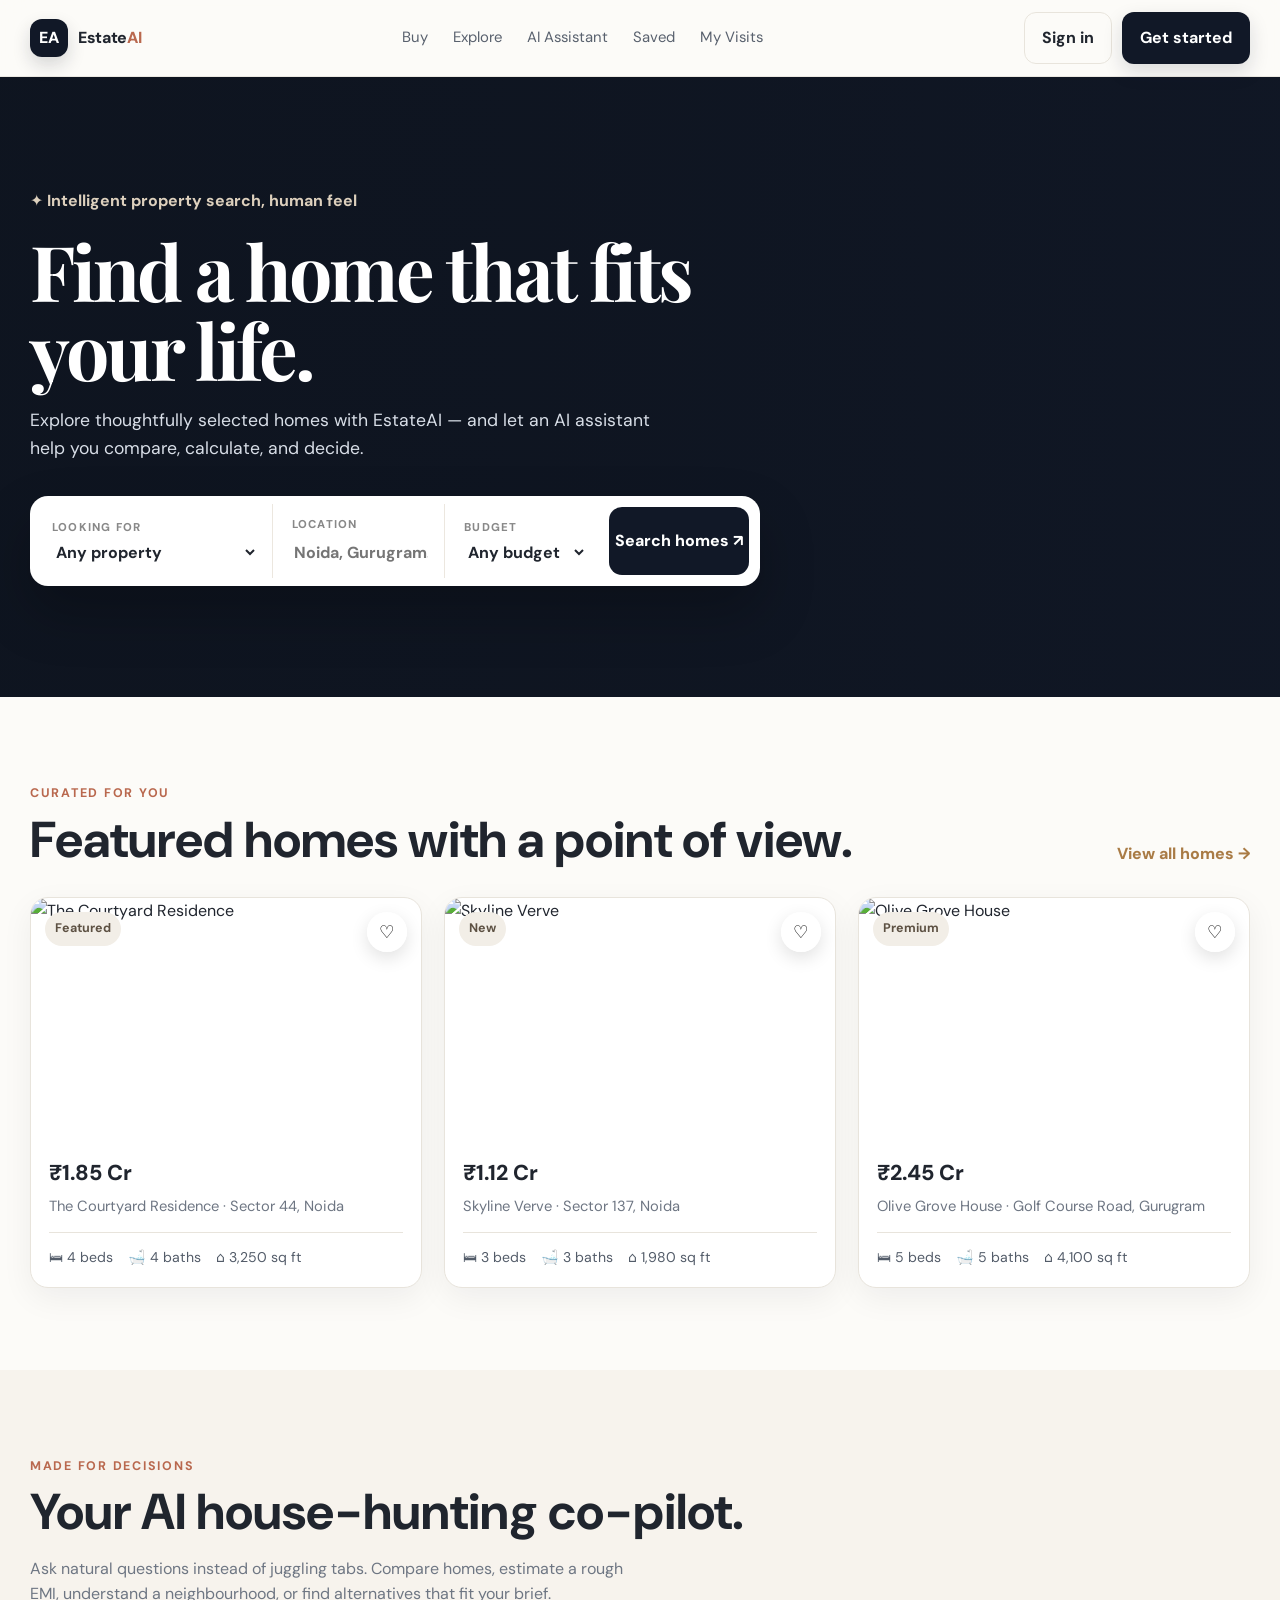
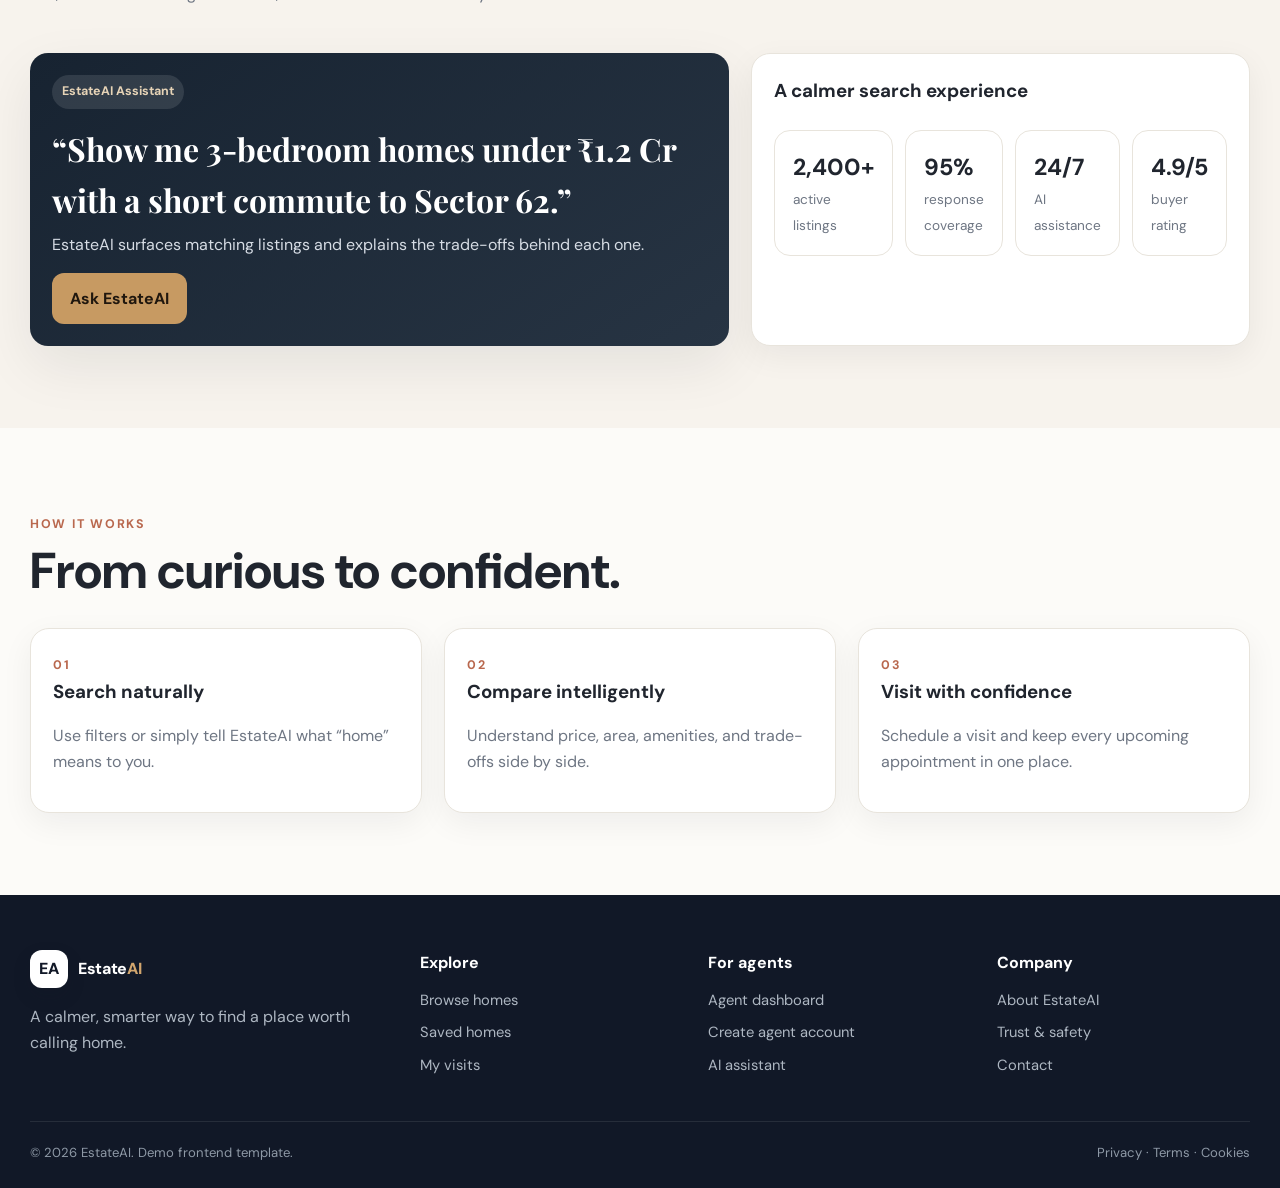
==== frontend/index.html @ c575207b "add frontend template files" ====
<!doctype html>
<html lang="en">
  <head>
    <meta charset="utf-8" />
    <meta name="viewport" content="width=device-width,initial-scale=1" />
    <title>EstateAI — Find a place you’ll love</title>
    <link rel="stylesheet" href="style.css" />
  </head>
  <body>
    <header class="navbar">
      <div class="container nav-inner">
        <a class="brand" href="index.html"
          ><span class="brand-mark">EA</span
          ><span>Estate<span style="color: #b9684e">AI</span></span></a
        >
        <nav class="nav-links">
          <a href="properties.html">Buy</a><a href="properties.html">Explore</a
          ><a href="chat.html">AI Assistant</a>
          <a href="saved-properties.html">Saved</a
          ><a href="my-visits.html">My Visits</a>
        </nav>
        <div class="nav-actions">
          <a class="btn btn-outline" href="login.html">Sign in</a>
          <a class="btn btn-dark" href="register.html">Get started</a>
          <button class="menu-toggle" aria-label="Menu">☰</button>
        </div>
      </div>
    </header>

    <main>
      <section class="hero">
        <div class="container">
          <div class="hero-content">
            <div class="hero-kicker">
              ✦ Intelligent property search, human feel
            </div>
            <h1>Find a home that fits your life.</h1>
            <p>
              Explore thoughtfully selected homes with EstateAI — and let an AI
              assistant help you compare, calculate, and decide.
            </p>
            <form class="search-shell" action="properties.html">
              <div class="search-field">
                <label>Looking for</label
                ><select name="type">
                  <option>Any property</option>
                  <option>Apartment</option>
                  <option>Villa</option>
                  <option>Independent House</option>
                </select>
              </div>
              <div class="search-field">
                <label>Location</label
                ><input name="location" placeholder="Noida, Gurugram..." />
              </div>
              <div class="search-field">
                <label>Budget</label
                ><select name="budget">
                  <option>Any budget</option>
                  <option>Under ₹1 Cr</option>
                  <option>₹1–2 Cr</option>
                  <option>₹2–5 Cr</option>
                </select>
              </div>
              <button class="search-submit">Search homes ↗</button>
            </form>
          </div>
        </div>
      </section>

      <section class="section">
        <div class="container">
          <div class="section-head">
            <div>
              <span class="eyebrow">Curated for you</span>
              <h2>Featured homes with a point of view.</h2>
            </div>
            <a class="link-more" href="properties.html">View all homes →</a>
          </div>
          <div class="property-grid" data-featured></div>
        </div>
      </section>

      <section class="section alt">
        <div class="container">
          <div class="section-head">
            <div>
              <span class="eyebrow">Made for decisions</span>
              <h2>Your AI house-hunting co-pilot.</h2>
              <p class="section-intro">
                Ask natural questions instead of juggling tabs. Compare homes,
                estimate a rough EMI, understand a neighbourhood, or find
                alternatives that fit your brief.
              </p>
            </div>
          </div>
          <div class="dashboard-grid">
            <div class="ai-callout">
              <span
                class="badge"
                style="background: rgba(255, 255, 255, 0.11); color: #e7d4b7"
                >EstateAI Assistant</span
              >
              <h3 class="serif" style="font-size: 2rem; margin: 14px 0 6px">
                “Show me 3-bedroom homes under ₹1.2 Cr with a short commute to
                Sector 62.”
              </h3>
              <p>
                EstateAI surfaces matching listings and explains the trade-offs
                behind each one.
              </p>
              <a class="btn btn-gold" href="chat.html">Ask EstateAI</a>
            </div>
            <div class="panel">
              <h3>A calmer search experience</h3>
              <div class="stats">
                <div class="stat">
                  <strong>2,400+</strong><span>active listings</span>
                </div>
                <div class="stat">
                  <strong>95%</strong><span>response coverage</span>
                </div>
                <div class="stat">
                  <strong>24/7</strong><span>AI assistance</span>
                </div>
                <div class="stat">
                  <strong>4.9/5</strong><span>buyer rating</span>
                </div>
              </div>
            </div>
          </div>
        </div>
      </section>
      <section class="section">
        <div class="container">
          <div class="section-head">
            <div>
              <span class="eyebrow">How it works</span>
              <h2>From curious to confident.</h2>
            </div>
          </div>
          <div class="property-grid">
            <div class="panel">
              <span class="eyebrow">01</span>
              <h3>Search naturally</h3>
              <p class="muted">
                Use filters or simply tell EstateAI what “home” means to you.
              </p>
            </div>
            <div class="panel">
              <span class="eyebrow">02</span>
              <h3>Compare intelligently</h3>
              <p class="muted">
                Understand price, area, amenities, and trade-offs side by side.
              </p>
            </div>
            <div class="panel">
              <span class="eyebrow">03</span>
              <h3>Visit with confidence</h3>
              <p class="muted">
                Schedule a visit and keep every upcoming appointment in one
                place.
              </p>
            </div>
          </div>
        </div>
      </section>
    </main>
    <footer class="footer">
      <div class="container">
        <div class="footer-grid">
          <div>
            <div class="brand">
              <span class="brand-mark" style="background: #fff; color: #111827"
                >EA</span
              ><span style="color: #fff"
                >Estate<span style="color: #d1a56d">AI</span></span
              >
            </div>
            <p style="max-width: 320px; color: #aeb7c2">
              A calmer, smarter way to find a place worth calling home.
            </p>
          </div>
          <div>
            <h4>Explore</h4>
            <a href="properties.html">Browse homes</a
            ><a href="saved-properties.html">Saved homes</a
            ><a href="my-visits.html">My visits</a>
          </div>
          <div>
            <h4>For agents</h4>
            <a href="agent-dashboard.html">Agent dashboard</a
            ><a href="register.html">Create agent account</a
            ><a href="chat.html">AI assistant</a>
          </div>
          <div>
            <h4>Company</h4>
            <a href="#">About EstateAI</a><a href="#">Trust & safety</a
            ><a href="#">Contact</a>
          </div>
        </div>
        <div class="footer-bottom">
          <span>© 2026 EstateAI. Demo frontend template.</span
          ><span>Privacy · Terms · Cookies</span>
        </div>
      </div>
    </footer>
    <script src="app.js"></script>
  </body>
</html>
---- frontend/style.css ----
@import url('https://fonts.googleapis.com/css2?family=DM+Sans:wght@400;500;600;700&family=Playfair+Display:wght@500;600;700&display=swap');

:root {
  --navy: #111827;
  --navy-2: #182231;
  --ink: #20252e;
  --muted: #6e7683;
  --cream: #f7f3ed;
  --paper: #ffffff;
  --line: #e8e4dc;
  --gold: #c79a62;
  --gold-dark: #a97b45;
  --terracotta: #b9684e;
  --sage: #71806f;
  --success: #4f7f61;
  --danger: #a84a4a;
  --shadow: 0 20px 55px rgba(18, 24, 37, .08);
  --shadow-soft: 0 10px 32px rgba(18, 24, 37, .06);
  --radius: 20px;
  --radius-sm: 12px;
  --max: 1220px;
}

* {
  box-sizing: border-box
}

html {
  scroll-behavior: smooth
}

body {
  margin: 0;
  color: var(--ink);
  background: #fcfbf8;
  font-family: "DM Sans", system-ui, sans-serif;
  line-height: 1.6;
}

a {
  color: inherit;
  text-decoration: none
}

button,
input,
select,
textarea {
  font: inherit
}

button {
  cursor: pointer
}

img {
  max-width: 100%;
  display: block
}

.container {
  width: min(var(--max), calc(100% - 40px));
  margin: auto
}

.serif {
  font-family: "Playfair Display", Georgia, serif
}

.muted {
  color: var(--muted)
}

.small {
  font-size: .88rem
}

.eyebrow {
  display: inline-flex;
  align-items: center;
  gap: 8px;
  color: var(--terracotta);
  font-size: .78rem;
  font-weight: 700;
  text-transform: uppercase;
  letter-spacing: .14em;
}

.badge {
  display: inline-flex;
  align-items: center;
  gap: 6px;
  padding: 7px 10px;
  border-radius: 999px;
  background: #f2eee7;
  color: #5d5143;
  font-size: .78rem;
  font-weight: 700;
}

.badge.success {
  background: #eaf2ec;
  color: var(--success)
}

.badge.pending {
  background: #f7eddd;
  color: #946d3b
}

.badge.confirmed {
  background: #e7f2ef;
  color: #356d60
}

.badge.completed {
  background: #edf0f2;
  color: #53606e
}

.badge.danger {
  background: #f8e9e7;
  color: var(--danger)
}

.navbar {
  position: sticky;
  top: 0;
  z-index: 40;
  background: rgba(252, 251, 248, .88);
  backdrop-filter: blur(18px);
  border-bottom: 1px solid rgba(232, 228, 220, .8);
}

.nav-inner {
  height: 76px;
  display: flex;
  align-items: center;
  justify-content: space-between;
  gap: 22px
}

.brand {
  display: flex;
  align-items: center;
  gap: 10px;
  font-weight: 800;
  letter-spacing: -.02em
}

.brand-mark {
  width: 38px;
  height: 38px;
  border-radius: 12px;
  background: var(--navy);
  color: #fff;
  display: grid;
  place-items: center;
  font-weight: 800;
  box-shadow: 0 8px 18px rgba(17, 24, 39, .16)
}

.nav-links {
  display: flex;
  align-items: center;
  gap: 25px;
  color: #59616e;
  font-size: .93rem
}

.nav-links a {
  transition: .2s
}

.nav-links a:hover,
.nav-links a.active {
  color: var(--navy)
}

.nav-actions {
  display: flex;
  align-items: center;
  gap: 10px
}

.menu-toggle {
  display: none;
  border: 0;
  background: transparent;
  font-size: 1.5rem;
  color: var(--navy)
}

.avatar {
  width: 38px;
  height: 38px;
  border-radius: 50%;
  display: grid;
  place-items: center;
  background: #dfc8aa;
  color: #5d4433;
  font-weight: 800;
  font-size: .85rem
}

.btn {
  display: inline-flex;
  align-items: center;
  justify-content: center;
  gap: 9px;
  padding: 12px 17px;
  border-radius: 12px;
  border: 1px solid transparent;
  font-weight: 700;
  transition: .2s;
}

.btn:hover {
  transform: translateY(-1px)
}

.btn-dark {
  background: var(--navy);
  color: #fff;
  box-shadow: 0 8px 20px rgba(17, 24, 39, .14)
}

.btn-dark:hover {
  background: #0d1420
}

.btn-gold {
  background: var(--gold);
  color: #20170e
}

.btn-outline {
  background: transparent;
  border-color: var(--line);
  color: var(--ink)
}

.btn-light {
  background: #fff;
  border-color: #eee9e0
}

.btn-block {
  width: 100%
}

.btn-icon {
  width: 42px;
  height: 42px;
  padding: 0;
  border-radius: 12px
}

.hero {
  position: relative;
  overflow: hidden;
  background: var(--navy);
  color: #fff;
  min-height: 620px;
  display: flex;
  align-items: center
}

.hero::before {
  content: "";
  position: absolute;
  inset: 0;
  background:
    linear-gradient(90deg, rgba(14, 20, 31, .90) 0%, rgba(14, 20, 31, .74) 43%, rgba(14, 20, 31, .28) 100%),
    url("https://images.unsplash.com/photo-1600607687939-ce8a6c25118c?auto=format&fit=crop&w=1800&q=85") center/cover;
}

.hero .container {
  position: relative;
  z-index: 1;
  padding: 88px 0
}

.hero-content {
  max-width: 730px
}

.hero h1 {
  font-size: clamp(2.9rem, 6vw, 5.6rem);
  line-height: 1.02;
  margin: 18px 0;
  font-family: "Playfair Display", Georgia, serif;
  letter-spacing: -.04em
}

.hero p {
  max-width: 620px;
  color: #d8dee7;
  font-size: 1.1rem
}

.hero-kicker {
  display: flex;
  align-items: center;
  gap: 10px;
  color: #ddd0bd;
  font-weight: 700
}

.search-shell {
  margin-top: 34px;
  padding: 8px;
  background: #fff;
  border-radius: 18px;
  display: grid;
  grid-template-columns: 1.4fr 1fr .9fr auto;
  gap: 5px;
  box-shadow: 0 26px 55px rgba(0, 0, 0, .24)
}

.search-field {
  display: flex;
  flex-direction: column;
  justify-content: center;
  padding: 12px 14px;
  border-right: 1px solid #ece7df
}

.search-field:last-of-type {
  border: 0
}

.search-field label {
  font-size: .71rem;
  text-transform: uppercase;
  letter-spacing: .11em;
  color: #888;
  font-weight: 800
}

.search-field select,
.search-field input {
  border: 0;
  outline: 0;
  background: transparent;
  color: var(--ink);
  margin-top: 4px;
  font-weight: 700;
  width: 100%
}

.search-submit {
  min-width: 118px;
  margin: 3px;
  background: var(--navy);
  color: #fff;
  border-radius: 13px;
  border: 0;
  font-weight: 800
}

.search-submit:hover {
  background: #1c2635
}

.section {
  padding: 82px 0
}

.section.alt {
  background: var(--cream)
}

.section-head {
  display: flex;
  justify-content: space-between;
  align-items: end;
  gap: 20px;
  margin-bottom: 30px
}

.section h2 {
  font-size: clamp(2rem, 4vw, 3.15rem);
  line-height: 1.08;
  margin: 8px 0 0
}

.section-intro {
  max-width: 600px;
  color: var(--muted)
}

.link-more {
  color: var(--gold-dark);
  font-weight: 800
}

.property-grid {
  display: grid;
  grid-template-columns: repeat(3, 1fr);
  gap: 22px
}

.property-card {
  background: var(--paper);
  border: 1px solid var(--line);
  border-radius: 18px;
  overflow: hidden;
  box-shadow: var(--shadow-soft);
  transition: .26s;
  position: relative
}

.property-card:hover {
  transform: translateY(-5px);
  box-shadow: var(--shadow)
}

.property-image {
  height: 240px;
  position: relative;
  overflow: hidden
}

.property-image img {
  width: 100%;
  height: 100%;
  object-fit: cover;
  transition: .45s
}

.property-card:hover .property-image img {
  transform: scale(1.035)
}

.heart {
  position: absolute;
  top: 14px;
  right: 14px;
  width: 40px;
  height: 40px;
  border: 0;
  border-radius: 50%;
  background: rgba(255, 255, 255, .92);
  display: grid;
  place-items: center;
  font-size: 1.1rem;
  z-index: 2;
  box-shadow: 0 6px 18px rgba(0, 0, 0, .12)
}

.heart.saved {
  color: #b64b4b
}

.property-tag {
  position: absolute;
  left: 14px;
  top: 14px
}

.property-body {
  padding: 18px
}

.price {
  font-size: 1.35rem;
  font-weight: 800
}

.location {
  color: var(--muted);
  font-size: .92rem;
  margin: 4px 0 14px;
  white-space: nowrap;
  overflow: hidden;
  text-overflow: ellipsis
}

.property-meta {
  display: flex;
  gap: 15px;
  color: #535c69;
  font-size: .88rem;
  padding-top: 13px;
  border-top: 1px solid var(--line)
}

.property-meta span {
  display: flex;
  align-items: center;
  gap: 5px
}

.stats {
  display: grid;
  grid-template-columns: repeat(4, 1fr);
  gap: 12px;
  margin-top: 24px
}

.stat {
  padding: 18px;
  border: 1px solid var(--line);
  border-radius: 16px;
  background: #fff
}

.stat strong {
  display: block;
  font-size: 1.45rem
}

.stat span {
  color: var(--muted);
  font-size: .85rem
}

.page-head {
  padding: 62px 0 25px
}

.page-head h1 {
  font-size: clamp(2.2rem, 4.2vw, 4rem);
  line-height: 1.04;
  margin: 8px 0
}

.page-shell {
  padding: 25px 0 75px
}

.auth-wrap {
  min-height: calc(100vh - 76px);
  display: grid;
  place-items: center;
  padding: 50px 20px;
  background: linear-gradient(180deg, #f6f1e9, #fcfbf8)
}

.auth-card {
  width: min(480px, 100%);
  background: #fff;
  border: 1px solid var(--line);
  border-radius: 24px;
  padding: 34px;
  box-shadow: var(--shadow)
}

.auth-card h1 {
  margin: 0;
  font-size: 2rem
}

.form-grid {
  display: grid;
  gap: 16px
}

.form-row {
  display: grid;
  grid-template-columns: 1fr 1fr;
  gap: 14px
}

.field {
  display: grid;
  gap: 7px
}

.field label {
  font-size: .85rem;
  font-weight: 800
}

.field input,
.field select,
.field textarea {
  width: 100%;
  padding: 13px 14px;
  border-radius: 12px;
  border: 1px solid #ddd8ce;
  background: #fff;
  outline: none
}

.field input:focus,
.field select:focus,
.field textarea:focus {
  border-color: var(--gold);
  box-shadow: 0 0 0 3px rgba(199, 154, 98, .14)
}

.toggle {
  display: grid;
  grid-template-columns: 1fr 1fr;
  background: #f3efe8;
  padding: 4px;
  border-radius: 12px
}

.toggle button {
  border: 0;
  background: transparent;
  padding: 11px;
  border-radius: 9px;
  font-weight: 800;
  color: #736b60
}

.toggle button.active {
  background: #fff;
  color: var(--navy);
  box-shadow: 0 3px 9px rgba(0, 0, 0, .06)
}

.filters {
  display: grid;
  grid-template-columns: 1.2fr 1fr 1fr 1fr auto;
  gap: 10px;
  margin: 20px 0 28px;
  padding: 13px;
  border: 1px solid var(--line);
  border-radius: 16px;
  background: #fff;
  box-shadow: var(--shadow-soft)
}

.filters select,
.filters input {
  width: 100%;
  border: 1px solid #ebe6dd;
  background: #faf9f6;
  padding: 11px 12px;
  border-radius: 11px;
  outline: 0
}

.filters label {
  font-size: .75rem;
  font-weight: 800;
  color: #746e64;
  display: block;
  margin: 0 0 6px
}

.filter-item {
  min-width: 0
}

.detail-hero {
  padding: 30px 0
}

.gallery {
  display: grid;
  grid-template-columns: 2fr 1fr 1fr;
  grid-template-rows: 1fr 1fr;
  gap: 10px;
  height: 520px
}

.gallery img {
  width: 100%;
  height: 100%;
  object-fit: cover;
  border-radius: 15px
}

.gallery img:first-child {
  grid-row: span 2
}

.detail-layout {
  display: grid;
  grid-template-columns: minmax(0, 1.4fr) minmax(340px, .8fr);
  gap: 28px;
  margin-top: 28px
}

.detail-panel {
  background: #fff;
  border: 1px solid var(--line);
  border-radius: 20px;
  padding: 26px;
  box-shadow: var(--shadow-soft)
}

.detail-title {
  font-size: clamp(2rem, 4vw, 3.4rem);
  line-height: 1.05;
  margin: 6px 0 10px;
  font-family: "Playfair Display", Georgia, serif
}

.detail-price {
  font-size: 1.65rem;
  font-weight: 800
}

.detail-meta {
  display: flex;
  flex-wrap: wrap;
  gap: 18px;
  color: #5b6471;
  margin: 18px 0
}

.detail-meta strong {
  color: var(--ink)
}

.feature-list {
  display: grid;
  grid-template-columns: repeat(2, 1fr);
  gap: 14px;
  margin: 22px 0
}

.feature {
  border: 1px solid var(--line);
  border-radius: 13px;
  padding: 13px
}

.feature span {
  display: block;
  color: var(--muted);
  font-size: .78rem
}

.map-placeholder {
  height: 290px;
  border-radius: 15px;
  background:
    linear-gradient(rgba(255, 255, 255, .56), rgba(255, 255, 255, .56)),
    repeating-linear-gradient(0deg, #ddd 0 1px, transparent 1px 45px),
    repeating-linear-gradient(90deg, #ddd 0 1px, transparent 1px 45px),
    #ece9e1;
  display: grid;
  place-items: center;
  color: #676157;
  font-weight: 800;
  letter-spacing: .04em
}

.cta-stack {
  display: grid;
  gap: 9px;
  margin-top: 18px
}

.ai-callout {
  background: linear-gradient(145deg, #172331, #273443);
  color: #fff;
  border-radius: 18px;
  padding: 22px;
  box-shadow: var(--shadow)
}

.ai-callout p {
  color: #d6dce4;
  margin: 7px 0 15px
}

.list-row {
  display: grid;
  grid-template-columns: 180px 1fr auto;
  gap: 18px;
  align-items: center;
  padding: 14px;
  border: 1px solid var(--line);
  border-radius: 17px;
  background: #fff;
  margin-bottom: 12px;
  box-shadow: var(--shadow-soft)
}

.list-row img {
  height: 125px;
  width: 180px;
  object-fit: cover;
  border-radius: 12px
}

.list-row h3 {
  margin: 4px 0
}

.list-actions {
  display: flex;
  gap: 8px;
  justify-content: flex-end
}

.empty {
  padding: 80px 20px;
  text-align: center;
  border: 1px dashed #d9d1c4;
  border-radius: 20px;
  background: #fff
}

.empty-icon {
  font-size: 2.5rem
}

.chat-shell {
  height: calc(100vh - 76px);
  display: grid;
  grid-template-columns: 310px 1fr;
  background: #f8f6f1
}

.chat-side {
  border-right: 1px solid var(--line);
  padding: 22px;
  background: #fff
}

.chat-side h3 {
  margin-top: 0
}

.chat-history {
  display: grid;
  gap: 8px;
  margin-top: 16px
}

.chat-history button {
  border: 0;
  background: #f7f4ee;
  text-align: left;
  border-radius: 12px;
  padding: 12px;
  color: #505963
}

.chat-history button:hover {
  background: #efe9df
}

.chat-main {
  display: flex;
  flex-direction: column;
  min-width: 0
}

.chat-top {
  padding: 18px 24px;
  border-bottom: 1px solid var(--line);
  background: #fff;
  display: flex;
  align-items: center;
  gap: 12px
}

.ai-avatar {
  width: 40px;
  height: 40px;
  border-radius: 13px;
  background: var(--navy);
  color: #fff;
  display: grid;
  place-items: center;
  font-weight: 800
}

.chat-messages {
  flex: 1;
  overflow: auto;
  padding: 28px;
  display: flex;
  flex-direction: column;
  gap: 14px
}

.bubble {
  max-width: min(680px, 78%);
  padding: 13px 16px;
  border-radius: 16px;
  box-shadow: 0 6px 18px rgba(0, 0, 0, .04)
}

.bubble.ai {
  background: #fff;
  border: 1px solid var(--line);
  border-top-left-radius: 5px
}

.bubble.user {
  background: var(--navy);
  color: #fff;
  align-self: flex-end;
  border-top-right-radius: 5px
}

.chat-input {
  padding: 16px 22px;
  border-top: 1px solid var(--line);
  background: #fff;
  display: flex;
  gap: 9px
}

.chat-input input {
  flex: 1;
  border: 1px solid var(--line);
  border-radius: 13px;
  padding: 13px 15px;
  outline: 0
}

.chat-input button {
  border: 0;
  border-radius: 13px;
  background: var(--navy);
  color: #fff;
  width: 48px
}

.dashboard-grid {
  display: grid;
  grid-template-columns: 1.2fr .8fr;
  gap: 22px
}

.panel {
  background: #fff;
  border: 1px solid var(--line);
  border-radius: 19px;
  padding: 22px;
  box-shadow: var(--shadow-soft)
}

.panel h3 {
  margin: 0 0 15px
}

.table {
  width: 100%;
  border-collapse: collapse
}

.table th,
.table td {
  text-align: left;
  padding: 13px 8px;
  border-bottom: 1px solid var(--line);
  font-size: .9rem
}

.table th {
  color: var(--muted);
  font-size: .76rem;
  text-transform: uppercase;
  letter-spacing: .08em
}

.profile-grid {
  display: grid;
  grid-template-columns: 300px 1fr;
  gap: 22px
}

.profile-card {
  text-align: center
}

.profile-avatar {
  width: 92px;
  height: 92px;
  border-radius: 50%;
  background: #dec3a0;
  color: #594534;
  display: grid;
  place-items: center;
  font-size: 1.5rem;
  font-weight: 900;
  margin: 0 auto 14px
}

.menu-card {
  display: grid;
  gap: 6px
}

.menu-card a {
  padding: 11px 13px;
  border-radius: 10px;
  color: #68717d
}

.menu-card a.active,
.menu-card a:hover {
  background: #f4f0e8;
  color: var(--navy);
  font-weight: 700
}

.footer {
  background: var(--navy);
  color: #d9dfe7;
  padding: 55px 0 25px
}

.footer-grid {
  display: grid;
  grid-template-columns: 1.4fr 1fr 1fr 1fr;
  gap: 35px
}

.footer h4 {
  color: #fff;
  margin: 0 0 13px
}

.footer a {
  display: block;
  color: #aeb7c2;
  margin: 9px 0;
  font-size: .92rem
}

.footer-bottom {
  border-top: 1px solid rgba(255, 255, 255, .09);
  margin-top: 35px;
  padding-top: 20px;
  display: flex;
  justify-content: space-between;
  gap: 15px;
  color: #8e99a6;
  font-size: .82rem
}

.toast {
  position: fixed;
  right: 20px;
  bottom: 20px;
  background: var(--navy);
  color: #fff;
  padding: 13px 16px;
  border-radius: 12px;
  box-shadow: var(--shadow);
  opacity: 0;
  transform: translateY(12px);
  pointer-events: none;
  transition: .25s;
  z-index: 60
}

.toast.show {
  opacity: 1;
  transform: translateY(0)
}

@media(max-width:1050px) {
  .nav-links {
    display: none
  }

  .menu-toggle {
    display: block
  }

  .nav-inner {
    position: relative
  }

  .nav-links.open {
    display: flex;
    position: absolute;
    left: 0;
    right: 0;
    top: 76px;
    background: #fff;
    padding: 18px;
    flex-direction: column;
    align-items: flex-start;
    border: 1px solid var(--line);
    border-radius: 0 0 16px 16px;
    box-shadow: var(--shadow)
  }

  .property-grid {
    grid-template-columns: repeat(2, 1fr)
  }

  .search-shell {
    grid-template-columns: 1fr 1fr
  }

  .search-submit {
    min-height: 50px
  }

  .filters {
    grid-template-columns: 1fr 1fr
  }

  .dashboard-grid,
  .profile-grid {
    grid-template-columns: 1fr
  }
}

@media(max-width:720px) {
  .container {
    width: min(var(--max), calc(100% - 24px))
  }

  .hero {
    min-height: 700px
  }

  .hero .container {
    padding: 70px 0
  }

  .search-shell {
    grid-template-columns: 1fr
  }

  .search-field {
    border-right: 0;
    border-bottom: 1px solid #ece7df
  }

  .search-submit {
    padding: 14px
  }

  .section {
    padding: 64px 0
  }

  .section-head {
    display: block
  }

  .section-head .link-more {
    display: inline-block;
    margin-top: 10px
  }

  .property-grid {
    grid-template-columns: 1fr
  }

  .stats {
    grid-template-columns: 1fr 1fr
  }

  .form-row {
    grid-template-columns: 1fr
  }

  .filters {
    grid-template-columns: 1fr
  }

  .gallery {
    height: 430px;
    grid-template-columns: 1fr 1fr;
    grid-template-rows: 1.2fr .8fr
  }

  .gallery img:first-child {
    grid-column: span 2;
    grid-row: 1
  }

  .detail-layout {
    grid-template-columns: 1fr
  }

  .detail-panel {
    padding: 20px
  }

  .list-row {
    grid-template-columns: 100px 1fr
  }

  .list-row img {
    width: 100px;
    height: 100px
  }

  .list-actions {
    grid-column: 1/-1;
    justify-content: stretch
  }

  .list-actions .btn {
    flex: 1
  }

  .chat-shell {
    grid-template-columns: 1fr
  }

  .chat-side {
    display: none
  }

  .footer-grid {
    grid-template-columns: 1fr 1fr
  }

  .footer-bottom {
    display: block
  }
}
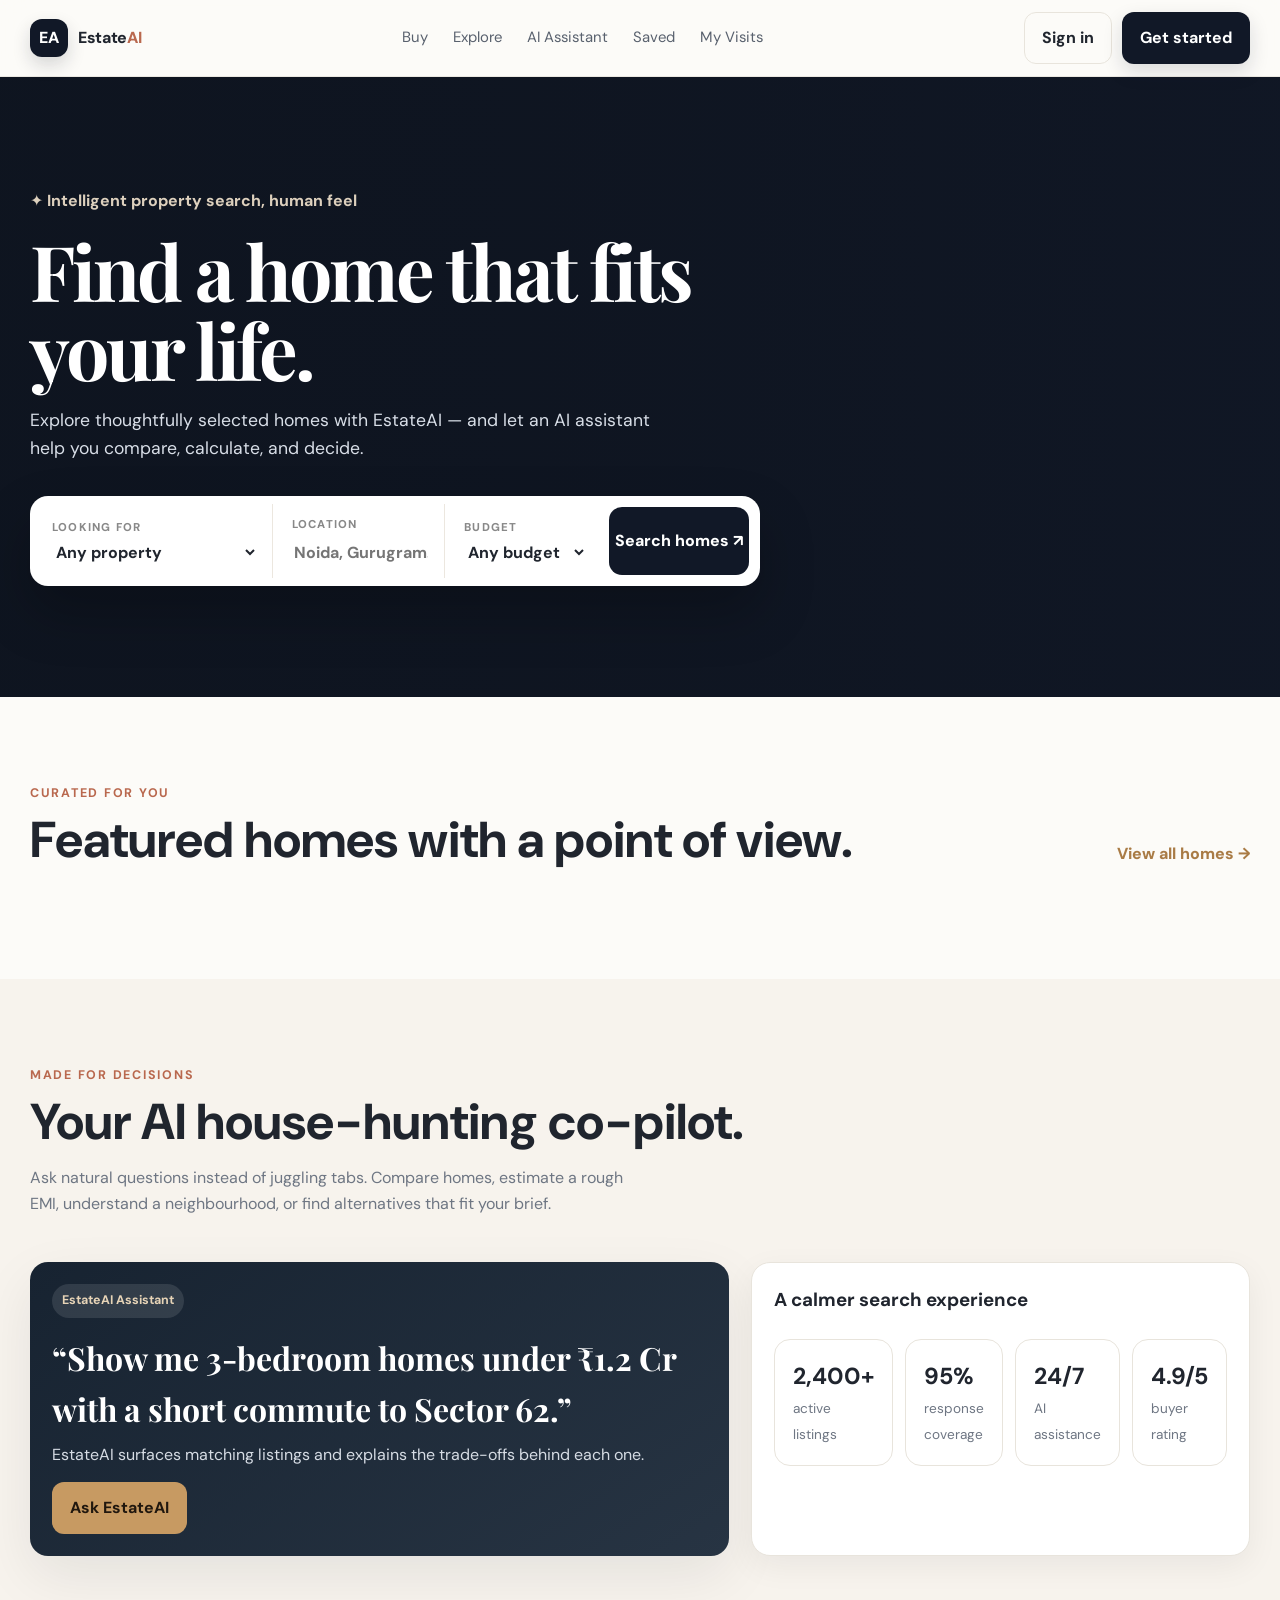
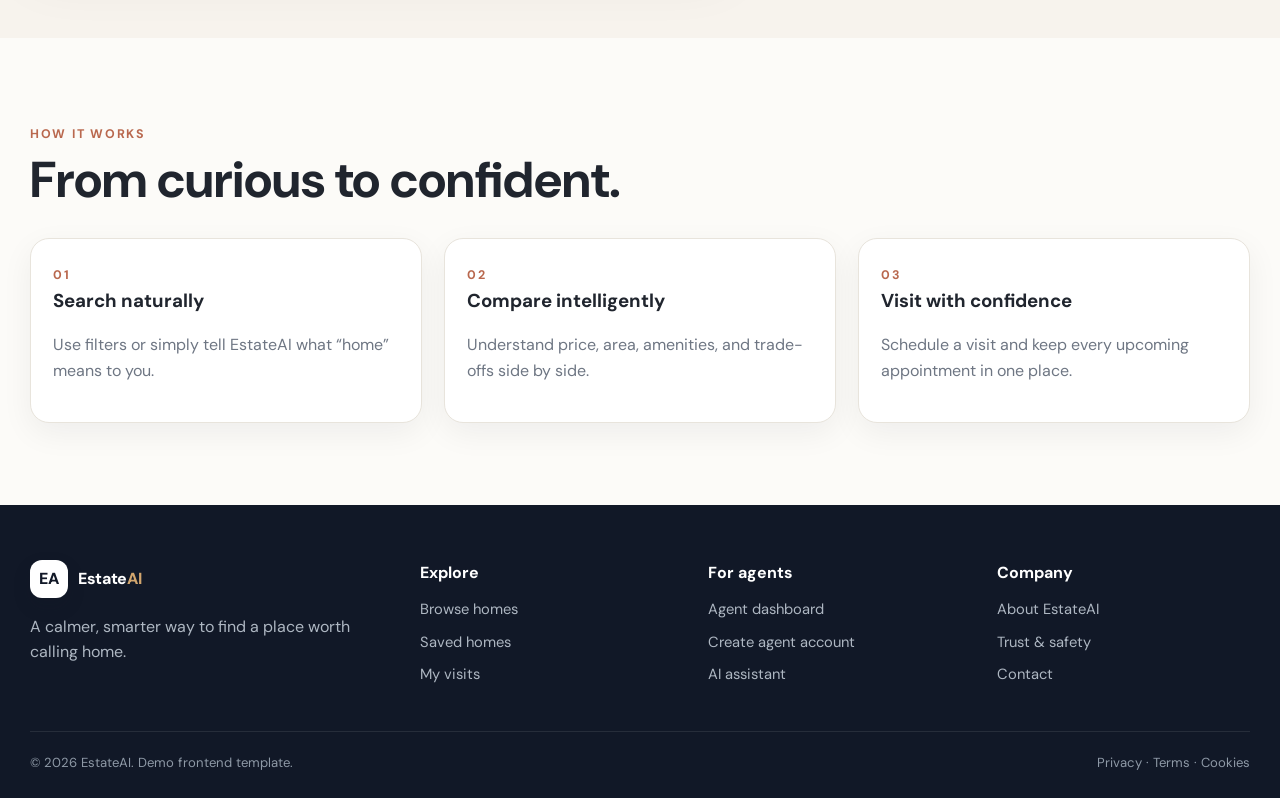
==== commit b46783be: "fix navbar of template file" ====
--- a/frontend/index.html
+++ b/frontend/index.html
@@ -206,5 +206,6 @@
       </div>
     </footer>
     <script src="app.js"></script>
+    <script src="js/properties.js"></script>
   </body>
 </html>
--- a/frontend/style.css
+++ b/frontend/style.css
@@ -408,7 +408,7 @@
   overflow: hidden;
   box-shadow: var(--shadow-soft);
   transition: .26s;
-  position: relative
+  position: relative;
 }
 
 .property-card:hover {
@@ -646,6 +646,33 @@
 
 .filter-item {
   min-width: 0
+}
+
+.results-toolbar {
+  display: flex;
+  align-items: center;
+  justify-content: space-between;
+  gap: 16px;
+  margin-bottom: 15px;
+}
+
+.results-toolbar strong {
+  color: var(--navy);
+}
+
+#sortBy {
+  min-width: 210px;
+  padding: 11px 36px 11px 13px;
+  border: 1px solid #ddd8ce;
+  border-radius: 11px;
+  background: #fff;
+  color: var(--ink);
+  outline: 0;
+}
+
+#sortBy:focus {
+  border-color: var(--gold);
+  box-shadow: 0 0 0 3px rgba(199, 154, 98, .14);
 }
 
 .detail-hero {
@@ -1068,6 +1095,10 @@
     position: relative
   }
 
+  .nav-actions {
+    margin-left: auto;
+  }
+
   .nav-links.open {
     display: flex;
     position: absolute;
@@ -1160,6 +1191,21 @@
     grid-template-columns: 1fr
   }
 
+  .nav-actions #guest-actions,
+  .nav-actions #user-actions {
+    display: none !important;
+  }
+
+  .results-toolbar {
+    align-items: stretch;
+    flex-direction: column;
+    gap: 8px;
+  }
+
+  #sortBy {
+    width: 100%;
+  }
+
   .gallery {
     height: 430px;
     grid-template-columns: 1fr 1fr;
@@ -1212,4 +1258,119 @@
   .footer-bottom {
     display: block
   }
+}
+
+/* ================= User Navbar UI ================= */
+
+.user-menu {
+  display: flex;
+  align-items: center;
+  gap: 14px;
+}
+
+.user-info {
+  display: flex;
+  align-items: center;
+  gap: 10px;
+  min-width: 0;
+}
+
+.user-details {
+  display: flex;
+  flex-direction: column;
+  line-height: 1.25;
+  min-width: 0;
+}
+
+.user-details #user-name {
+  max-width: 150px;
+  overflow: hidden;
+  text-overflow: ellipsis;
+  white-space: nowrap;
+  font-size: 0.9rem;
+  font-weight: 800;
+  color: var(--navy);
+}
+
+.user-details small {
+  margin-top: 3px;
+  color: var(--muted);
+  font-size: 0.72rem;
+}
+
+/* Existing avatar class ko thoda improve karna */
+.user-info .avatar {
+  flex-shrink: 0;
+  width: 40px;
+  height: 40px;
+  border: 2px solid #f0e4d5;
+  background: #dfc8aa;
+  color: #5d4433;
+}
+
+/* Mobile responsive UI */
+@media (max-width: 768px) {
+  .user-menu {
+    gap: 8px;
+  }
+
+  .user-details {
+    display: none;
+  }
+
+  .user-info .avatar {
+    width: 36px;
+    height: 36px;
+  }
+
+  .user-menu .btn {
+    padding: 9px 11px;
+    font-size: 0.8rem;
+  }
+}
+
+/* ================= Mobile Navigation ================= */
+
+@media (max-width: 900px) {
+
+  .nav-links {
+    display: none;
+    position: absolute;
+    top: 76px;
+    left: 20px;
+    right: 20px;
+    flex-direction: column;
+    align-items: stretch;
+    gap: 0;
+    padding: 12px;
+    background: var(--paper);
+    border: 1px solid var(--line);
+    border-radius: 16px;
+    box-shadow: var(--shadow-soft);
+  }
+
+  .nav-links.menu-open {
+    display: flex;
+  }
+
+  .nav-links a {
+    padding: 13px 14px;
+    border-radius: 10px;
+  }
+
+  .nav-links a:hover {
+    background: var(--cream);
+  }
+
+  .menu-toggle {
+    display: block;
+    border: 1px solid var(--line);
+    background: var(--paper);
+    color: var(--navy);
+    border-radius: 10px;
+    padding: 7px 11px;
+    font-size: 1.35rem;
+    line-height: 1;
+  }
+
 }
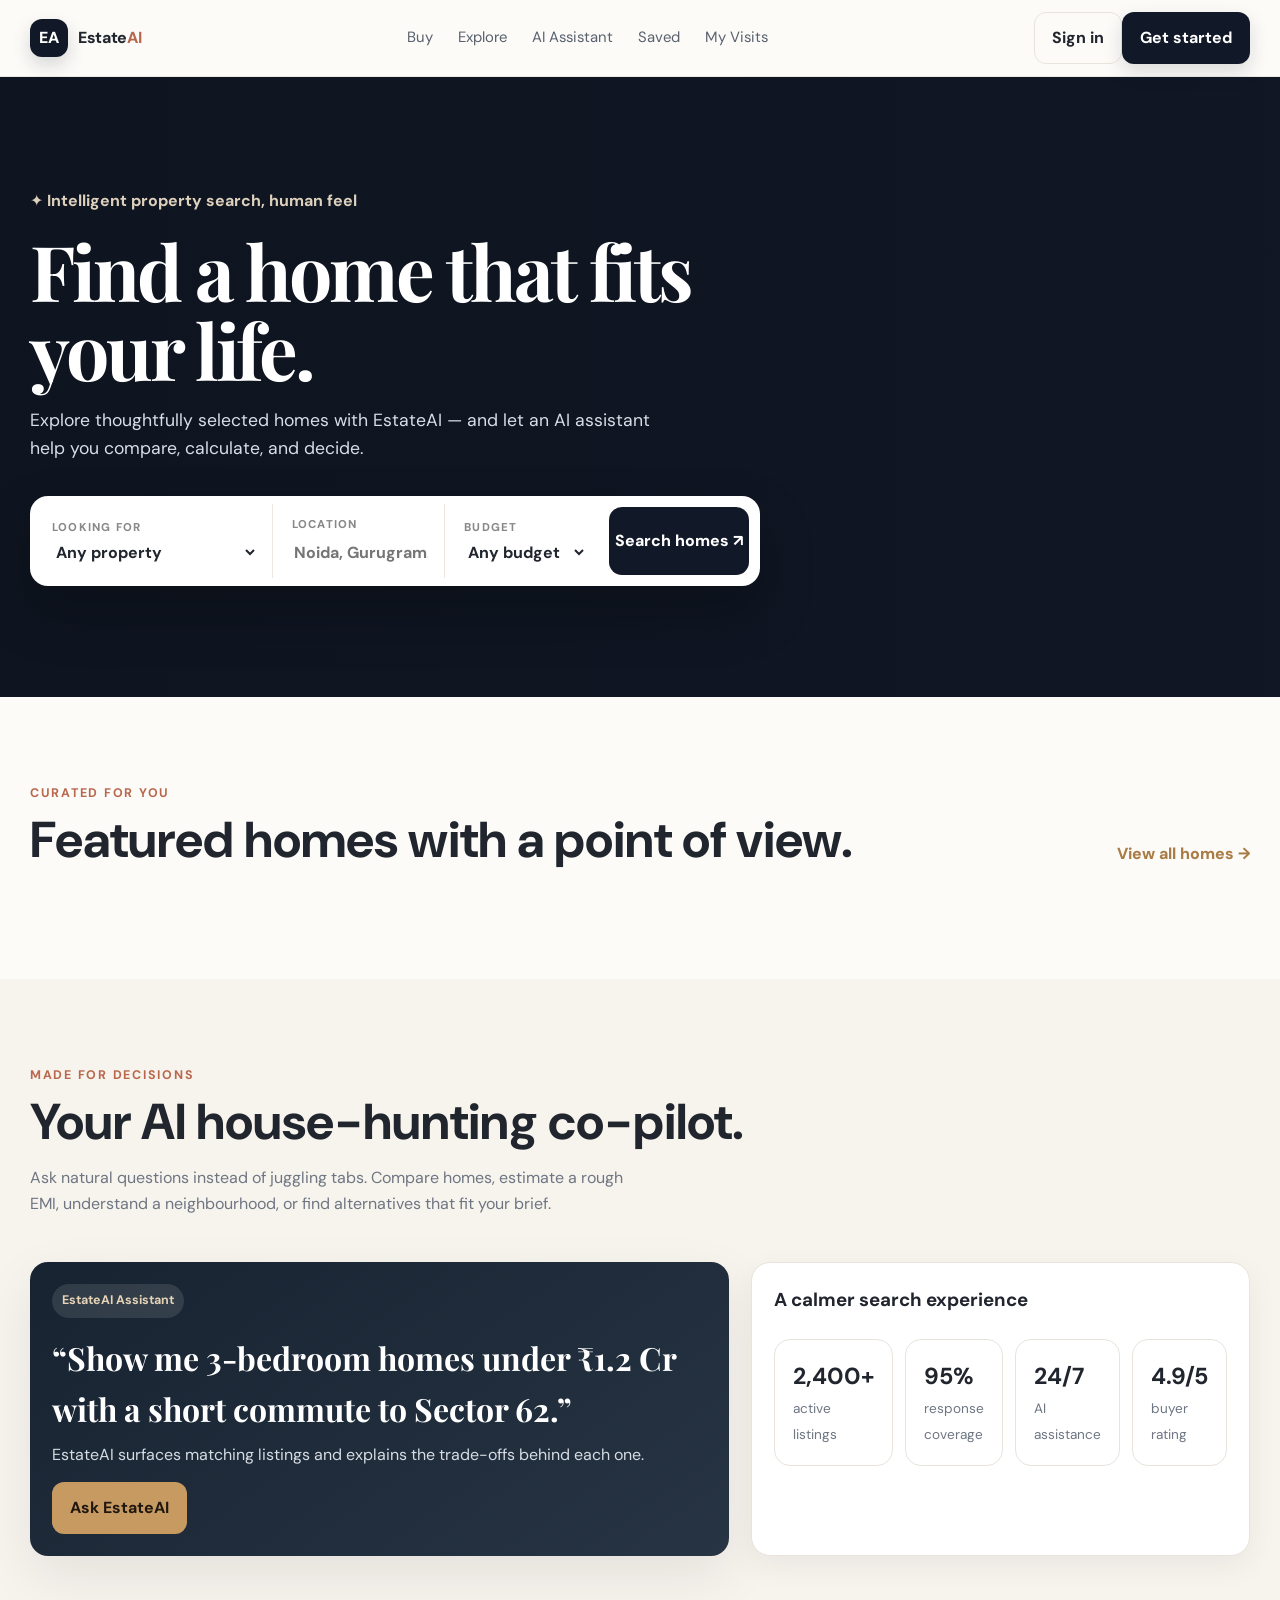
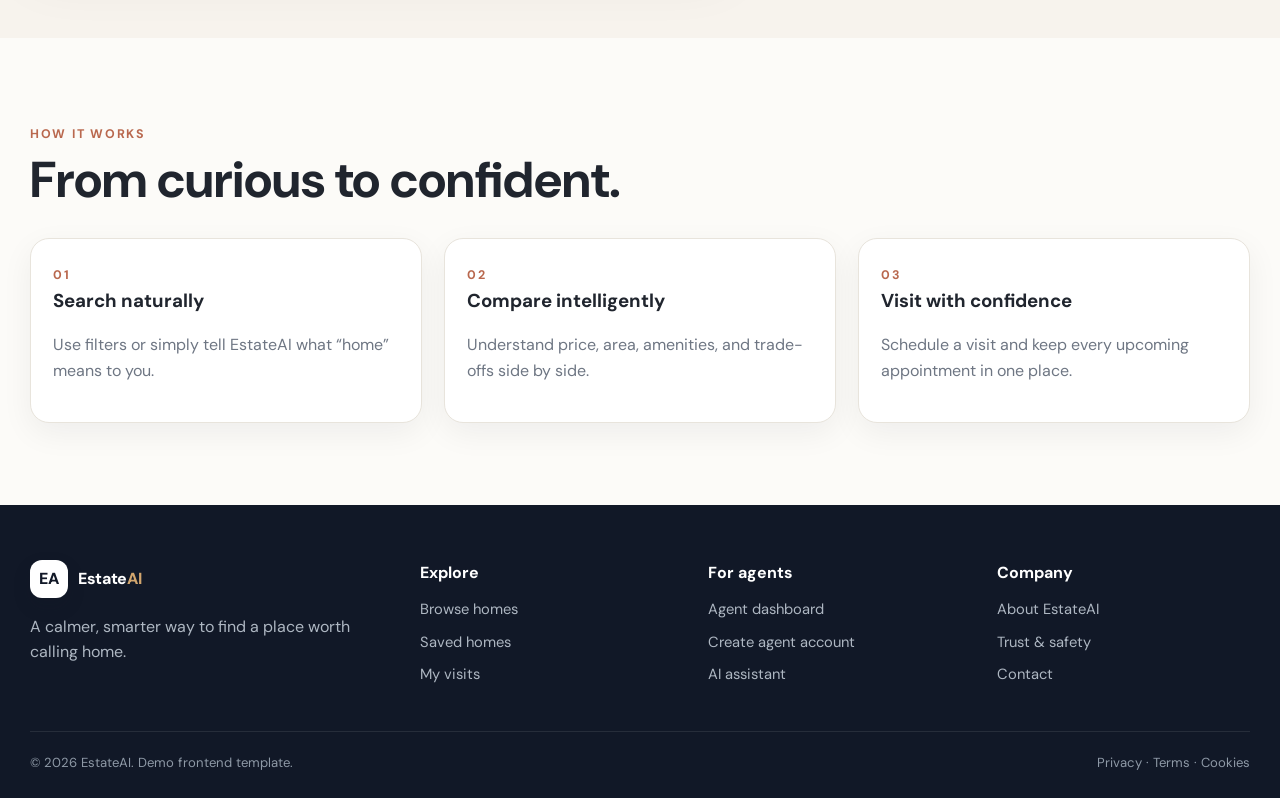
==== commit 4fab7f7c: ".." ====
--- a/frontend/index.html
+++ b/frontend/index.html
@@ -20,9 +20,34 @@
           ><a href="my-visits.html">My Visits</a>
         </nav>
         <div class="nav-actions">
-          <a class="btn btn-outline" href="login.html">Sign in</a>
-          <a class="btn btn-dark" href="register.html">Get started</a>
-          <button class="menu-toggle" aria-label="Menu">☰</button>
+          <!-- Logged-out button -->
+          <div id="guest-actions">
+            <a class="btn btn-outline" href="login.html"> Sign in </a>
+
+            <a class="btn btn-dark" href="register.html"> Get started </a>
+          </div>
+
+          <!-- Logged-in user area -->
+          <div id="user-actions" class="user-menu" style="display: none">
+            <div class="user-info">
+              <span id="user-avatar" class="avatar">RR</span>
+
+              <div class="user-details">
+                <small>Welcome back</small>
+                <span id="user-name">Rupesh Rana</span>
+              </div>
+            </div>
+
+            <button id="logoutBtn" class="btn btn-outline" type="button">
+              Logout
+            </button>
+          </div>
+          <button
+            class="menu-toggle"
+            aria-label="Toggle navigation menu"
+            aria-expanded="false"
+            type="button"
+          >☰</button>
         </div>
       </div>
     </header>
